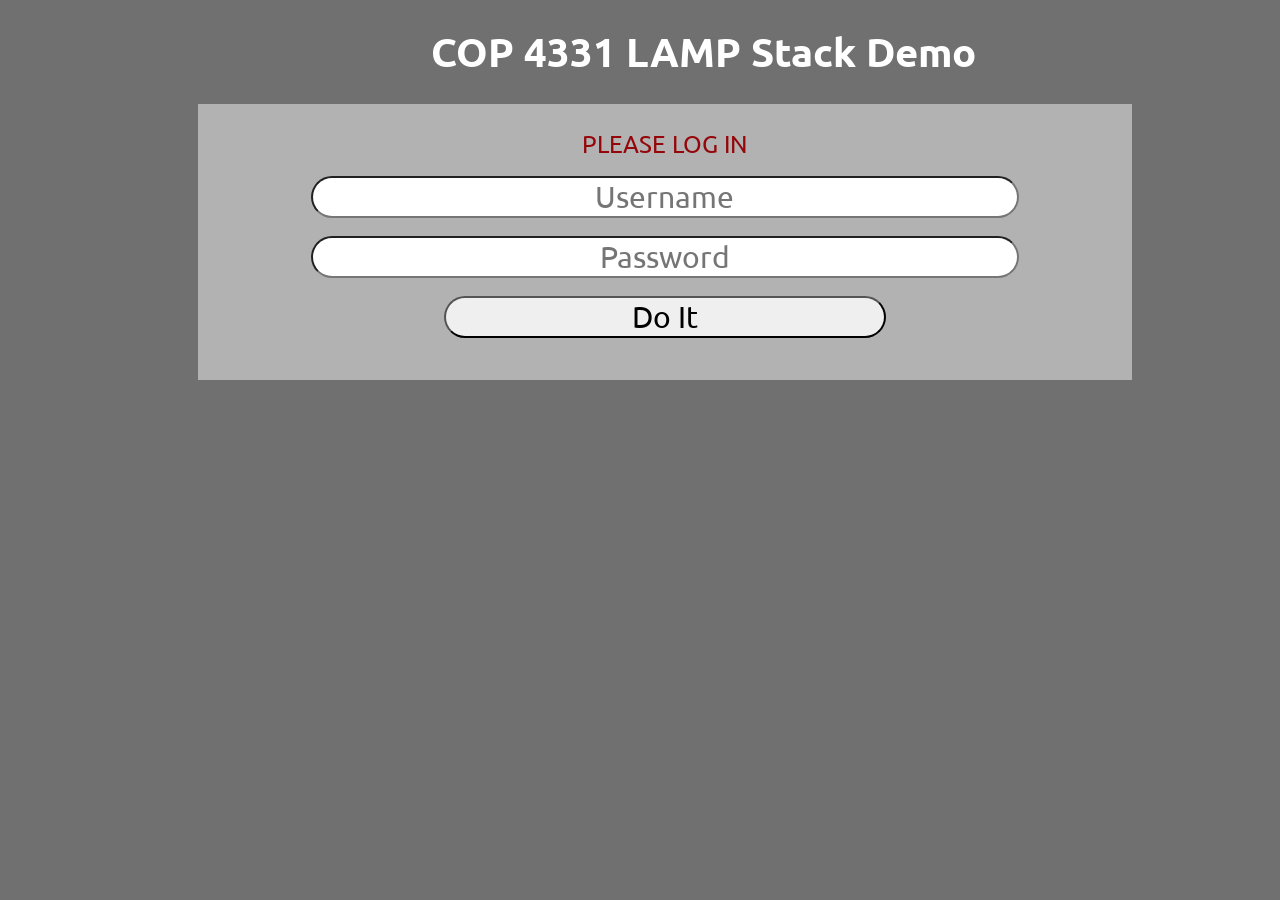
==== index.html @ 46017af6 "added colors project git being werid with the files" ====
<html>
<head>
	<title>COP 4331 LAMP Stack Demo</title>
	<script type="text/javascript" src="js/md5.js"></script>
	<script type="text/javascript" src="js/code.js"></script>
    <link href="css/styles.css" rel="stylesheet">	
    <link href="https://fonts.googleapis.com/css?family=Ubuntu" rel="stylesheet">
</head>
<body>

<h1 id="title">COP 4331 LAMP Stack Demo</h1>

<div id="loginDiv">
	<span id="inner-title">PLEASE LOG IN</span>
	<input type="text" id="loginName" placeholder="Username" /><br />
	<input type="password" id="loginPassword" placeholder="Password"/><br />
	<button type="button" id="loginButton" class="buttons" onclick="doLogin();"> Do It </button>
	<span id="loginResult"></span>
</div>

</body>
</html>
---- css/styles.css ----
body 
{
    background-color: #707070;
}

#title 
{
    font-size: 40px;
    width: 100%;
    margin: 2% 5%;
    text-align: center;
    font-family: 'Ubuntu', sans-serif;
    color: #FFFFFF;
}

#loginDiv
{
    font-size: 30px;
    width: 70%;
    margin-left: 15%;
    padding: 25px;
    background-color: #b2b2b2;
}

#loggedInDiv
{
    font-size: 30px;
    width: 70%;
    margin-left: 15%;
    padding: 25px;
    background-color: #b2b2b2;
}

#accessUIDiv
{
    font-size: 30px;
    width: 70%;
    margin-left: 15%;
    padding: 25px;
    background-color: #b2b2b2;
}

.buttons
{
    font-size: 30px;
    border-radius: 25px;
    width: 50%;
    margin-left: 25%;
    font-family: 'Ubuntu', sans-serif;
}

.buttons:hover{
    background-color: #00d5124f;
    color: #FFFFFF;
    opacity: 50%;
}

#loginName
{
	font-size: 30px;
}
#loginPassword
{
	font-size: 30px;
}
#searchText
{
	font-size: 30px;
}
#colorText
{
	font-size: 30px;
}

input[type="text"],input[type="password"]{
    border-radius: 25px;
    text-align: center;
    width: 80%;
    margin-left: 10%;
    margin-bottom: 2%;
    font-family: 'Ubuntu', sans-serif;
}

#inner-title{
    display: inline-block;
    font-size: 0.8em;
    width: 90%;
    text-align: center;
    margin-left: 5%;
    margin-bottom: 2%;
    font-family: 'Ubuntu', sans-serif;
    color: #95060a;
}

#loginResult{
    display: inline-block;
    font-size: 0.8em;
    width: 90%;
    text-align: center;
    margin-left: 5%;
    margin-bottom: 2%;
    font-family: 'Ubuntu', sans-serif;
    color: #95060a;
}

#userName{
    display: inline-block;
    width: 80%;
    margin-left: 10%;
    text-align: center;
}

#logoutButton{
    width: 20%;
    margin-left: 40%;
}

select{
    width: 30%;
    margin-left: 35%;
    margin-top: 2%;
    font-size: 0.75em;
    font-family: 'Ubuntu', sans-serif;
}

#colorSearchResult{
    display: none;
}

#colorAddResult{
    display: inline-block;
    font-size: 0.8em;
    width: 90%;
    text-align: center;
    margin-left: 5%;
    margin-top: 2%;
    margin-bottom: 1%;
    font-family: 'Ubuntu', sans-serif;
    color: #95060a;
}
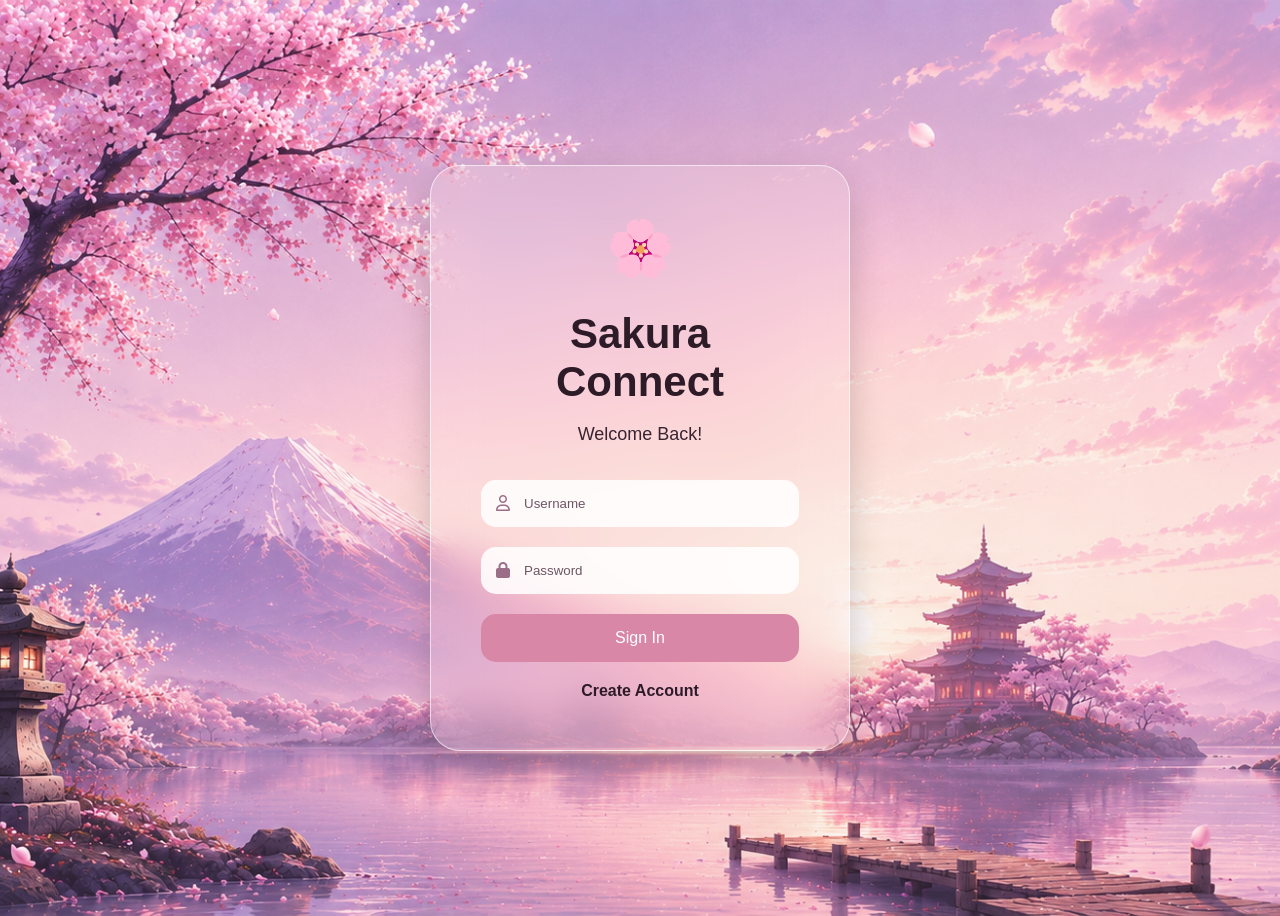
==== commit 4944d29a: "moved html out of folder was having issues with html being in the folder" ====
--- a/index.html
+++ b/index.html
@@ -1,22 +1,64 @@
-<html>
+<!--ChatGPT assisted in cleaning up visuals and finding bugs-->
+
+<!DOCTYPE html>
+<html lang="en">
 <head>
-	<title>COP 4331 LAMP Stack Demo</title>
-	<script type="text/javascript" src="js/md5.js"></script>
-	<script type="text/javascript" src="js/code.js"></script>
-    <link href="css/styles.css" rel="stylesheet">	
-    <link href="https://fonts.googleapis.com/css?family=Ubuntu" rel="stylesheet">
+    <meta charset="UTF-8">
+    <meta name="viewport" content="width=device-width, initial-scale=1.0">
+	<meta name="description" content="Where your connections blossum">
+	<link rel="stylesheet" href="../css/login.css">
+	<link rel="stylesheet" href="https://cdnjs.cloudflare.com/ajax/libs/font-awesome/6.5.1/css/all.min.css">
+
+
+    <title>Sakura Connect</title>
+
 </head>
 <body>
 
-<h1 id="title">COP 4331 LAMP Stack Demo</h1>
+<div class="petals">
+	<span></span>
+	<span></span>
+	<span></span>
+	<span></span>
+	<span></span>
+	<span></span>
+	<span></span>
+	<span></span>
+</div>
 
-<div id="loginDiv">
-	<span id="inner-title">PLEASE LOG IN</span>
-	<input type="text" id="loginName" placeholder="Username" /><br />
-	<input type="password" id="loginPassword" placeholder="Password"/><br />
-	<button type="button" id="loginButton" class="buttons" onclick="doLogin();"> Do It </button>
-	<span id="loginResult"></span>
+<div class="overlay"></div>
+
+<div class="login-card">
+
+    <div class="logo">
+        🌸
+    </div>
+
+    <h1>Sakura Connect</h1>
+
+    <p class="subtitle">
+        Welcome Back!
+    </p>
+
+    <div class="input-group">
+        <i class="fa-regular fa-user"></i>
+        <input type="text" placeholder="Username">
+    </div>
+
+    <div class="input-group">
+        <i class="fa-solid fa-lock"></i>
+        <input type="password" placeholder="Password">
+    </div>
+
+    <button class="login-btn">
+        Sign In
+    </button>
+
+    <a href="register.html" class="register-link">
+        Create Account
+    </a>
+
 </div>
 
 </body>
-</html>
+</html>
--- a/css/login.css
+++ b/css/login.css
@@ -0,0 +1,326 @@
+/*used chatgpt to make petals*/
+
+
+*{
+    box-sizing:border-box;
+    font-family:'Ubuntu',sans-serif;
+}
+
+body{
+    height:100vh;
+
+    display:flex;
+    justify-content:center;
+    align-items:center;
+
+    background-image:
+        linear-gradient(
+        rgba(255, 220, 230, 0.08), 
+        rgba(230, 190, 210, 0.12)),
+        url("../images/login.png");
+
+
+    background-size:cover;
+    background-position:center;
+
+}
+
+
+.login-card{
+    position:relative;
+    z-index:2;
+
+    width:420px;
+    padding:50px;
+    border-radius:30px;
+    z-index: 10;
+
+    background:
+    rgba(255, 245, 245, .18);
+
+    backdrop-filter:blur(22px);
+
+    border:
+    1px solid rgba(255, 255, 255, .60);
+
+    box-shadow:
+    0 15px 35px rgba(0, 0, 0, .18);
+
+    text-align:center;
+
+}
+
+.logo{
+    font-size:55px;
+    margin-bottom:10px;
+}
+
+h1{
+    color:#2d1b28;
+    font-size: 42px;
+    font-weight: 700;
+    margin-bottom:10px;
+}
+
+.subtitle{
+    color:#382431;
+    font-size: 18px;
+    font-weight:500;
+    margin-bottom:35px;
+}
+
+.input-group{
+    display:flex;
+    align-items:center;
+
+    background:
+    rgba(255,255,255,.88);
+
+    padding:15px;
+
+    border-radius:15px;
+
+    margin-bottom:20px;
+}
+
+.input-group i{
+    color:#9b6e87;
+    margin-right:12px;
+}
+
+.input-group input{
+    border:none;
+    background:none;
+    outline:none;
+
+    width:100%;
+
+    color:#2f1f33;
+}
+
+.input-group input::placeholder{
+    color:#6d5664;
+    opacity: 1;
+}
+
+.login-btn{
+    width:100%;
+
+    border:none;
+
+    padding:15px;
+
+    border-radius:15px;
+
+    background:#d887a7;
+
+    color:white;
+
+    font-size:16px;
+
+    cursor:pointer;
+
+    transition:.3s;
+}
+
+.login-btn:hover{
+    background:#c96f93;
+}
+
+.register-link{
+    display:block;
+
+    margin-top:20px;
+
+    text-decoration:none;
+
+    color:#2d1b28;
+
+    font-weight:700;
+}
+
+.register-link:hover{
+    color:#d887a7;
+}
+
+.petals{
+    position: fixed;
+    inset: 0;
+    pointer-events: none;
+    overflow: hidden;
+    z-index: 5;
+}
+
+.petals span{
+    position: absolute;
+    top: -50px;
+    width: 18px;
+    height: 18px;
+
+    background: #ffe6ef;
+
+    border-radius:
+        0 100% 0 100%;
+    
+    opacity: 1;
+
+    box-shadow: 
+        0 0 6px rgba(255, 255, 255, .8);
+
+    border: 1px solid rgba(255, 255, 255, .7);
+
+    animation-timing-function: linear;
+    animation-iteration-count: infinite;
+
+    animation-name: fallLeft;
+    animation-name: fallRight;
+
+}
+
+.petals span:nth-child(odd){
+    animation-name: fallLeft;
+}
+
+.petals span:nth-child(even){
+    animation-name: fallRight;
+}
+
+.petals span:nth-child(1){
+    left:5%;
+    animation-duration:12s;
+    animation-delay:0s;
+}
+
+.petals span:nth-child(2){
+    left:15%;
+    animation-duration:9s;
+    animation-delay:-2s;
+}
+
+.petals span:nth-child(3){
+    left:30%;
+    animation-duration:15s;
+    animation-delay:-5s;
+}
+
+.petals span:nth-child(4){
+    left:45%;
+    animation-duration:11s;
+    animation-delay:-1s;
+}
+
+.petals span:nth-child(5){
+    left:60%;
+    animation-duration:14s;
+    animation-delay:-7s;
+}
+
+.petals span:nth-child(6){
+    left:75%;
+    animation-duration:10s;
+    animation-delay:-3s;
+}
+
+.petals span:nth-child(7){
+    left:85%;
+    animation-duration:13s;
+    animation-delay:-6s;
+}
+
+.petals span:nth-child(8){
+    left:95%;
+    animation-duration:8s;
+    animation-delay:-4s;
+}
+
+@keyframes fallLeft {
+
+    0%{
+        transform:
+            translateX(0px)
+            translateY(-50px)
+            rotate(0deg);
+
+        opacity:0;
+    }
+
+    10%{
+        opacity:1;
+    }
+
+    25%{
+        transform:
+            translateX(-40px)
+            translateY(25vh)
+            rotate(90deg);
+    }
+
+    50%{
+        transform:
+            translateX(30px)
+            translateY(50vh)
+            rotate(180deg);
+    }
+
+    75%{
+        transform:
+            translateX(-50px)
+            translateY(75vh)
+            rotate(270deg);
+    }
+
+    100%{
+        transform:
+            translateX(20px)
+            translateY(110vh)
+            rotate(360deg);
+
+        opacity:0;
+    }
+}
+
+@keyframes fallRight {
+
+    0%{
+        transform:
+            translateX(0px)
+            translateY(-50px)
+            rotate(0deg);
+
+        opacity:0;
+    }
+
+    10%{
+        opacity:1;
+    }
+
+    25%{
+        transform:
+            translateX(40px)
+            translateY(25vh)
+            rotate(-90deg);
+    }
+
+    50%{
+        transform:
+            translateX(-30px)
+            translateY(50vh)
+            rotate(-180deg);
+    }
+
+    75%{
+        transform:
+            translateX(50px)
+            translateY(75vh)
+            rotate(-270deg);
+    }
+
+    100%{
+        transform:
+            translateX(-20px)
+            translateY(110vh)
+            rotate(-360deg);
+
+        opacity:0;
+    }
+}
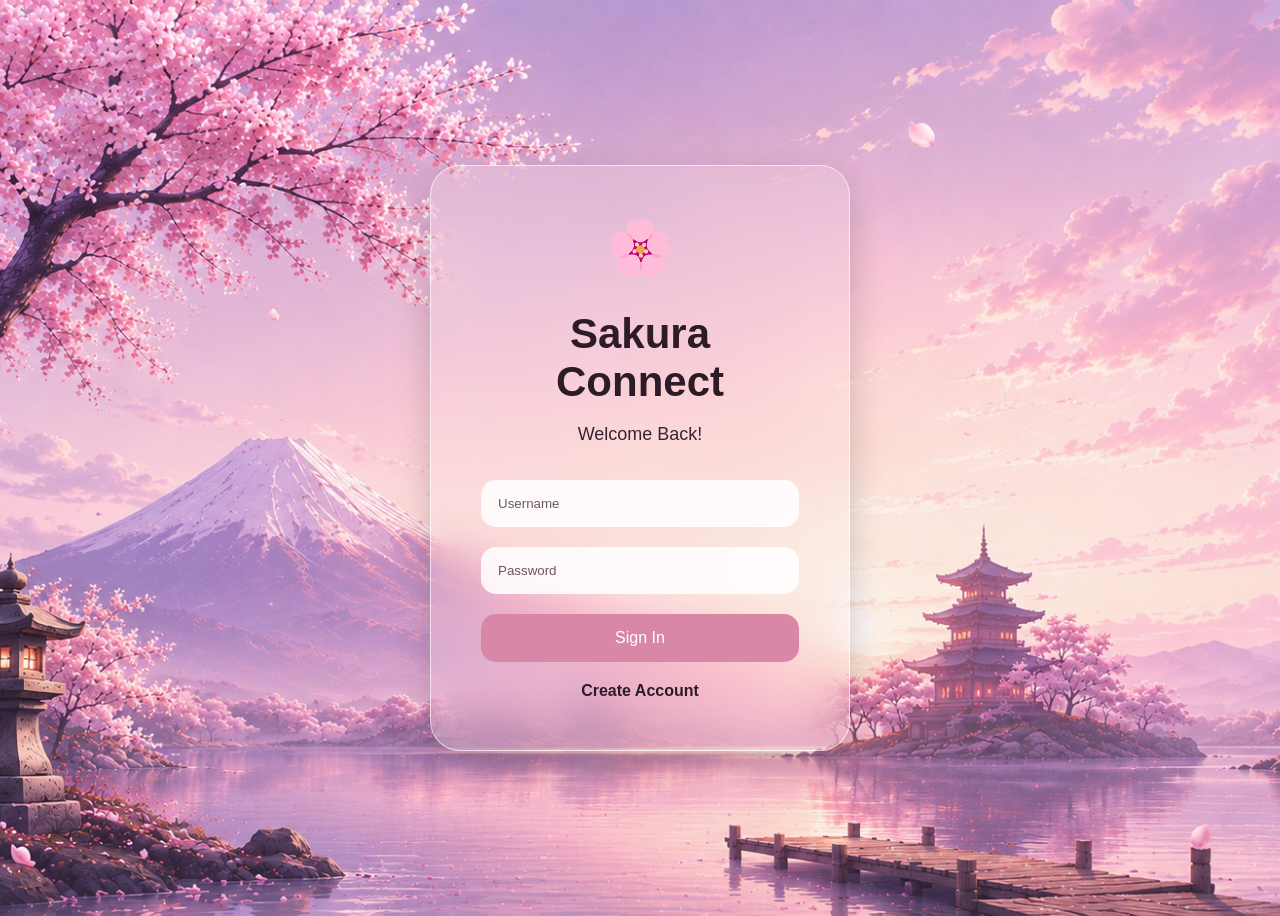
==== commit 8806bcd2: "made js files and edited website made some changes to the website and made js files" ====
--- a/index.html
+++ b/index.html
@@ -6,13 +6,17 @@
     <meta charset="UTF-8">
     <meta name="viewport" content="width=device-width, initial-scale=1.0">
 	<meta name="description" content="Where your connections blossum">
-	<link rel="stylesheet" href="../css/login.css">
+	<link rel="stylesheet" href="css/login.css">
 	<link rel="stylesheet" href="https://cdnjs.cloudflare.com/ajax/libs/font-awesome/6.5.1/css/all.min.css">
+    <script src="js/login.js"></script>
 
 
     <title>Sakura Connect</title>
 
 </head>
+
+
+
 <body>
 
 <div class="petals">
@@ -41,16 +45,22 @@
     </p>
 
     <div class="input-group">
-        <i class="fa-regular fa-user"></i>
-        <input type="text" placeholder="Username">
+        <input
+            id="loginName"
+            type="text"
+            placeholder="Username">
     </div>
 
     <div class="input-group">
-        <i class="fa-solid fa-lock"></i>
-        <input type="password" placeholder="Password">
+        <input
+            id="loginPassword"
+            type="password"
+            placeholder="Password">
     </div>
 
-    <button class="login-btn">
+    <button
+        class="login-btn"
+        onclick="doLogin()">
         Sign In
     </button>
 
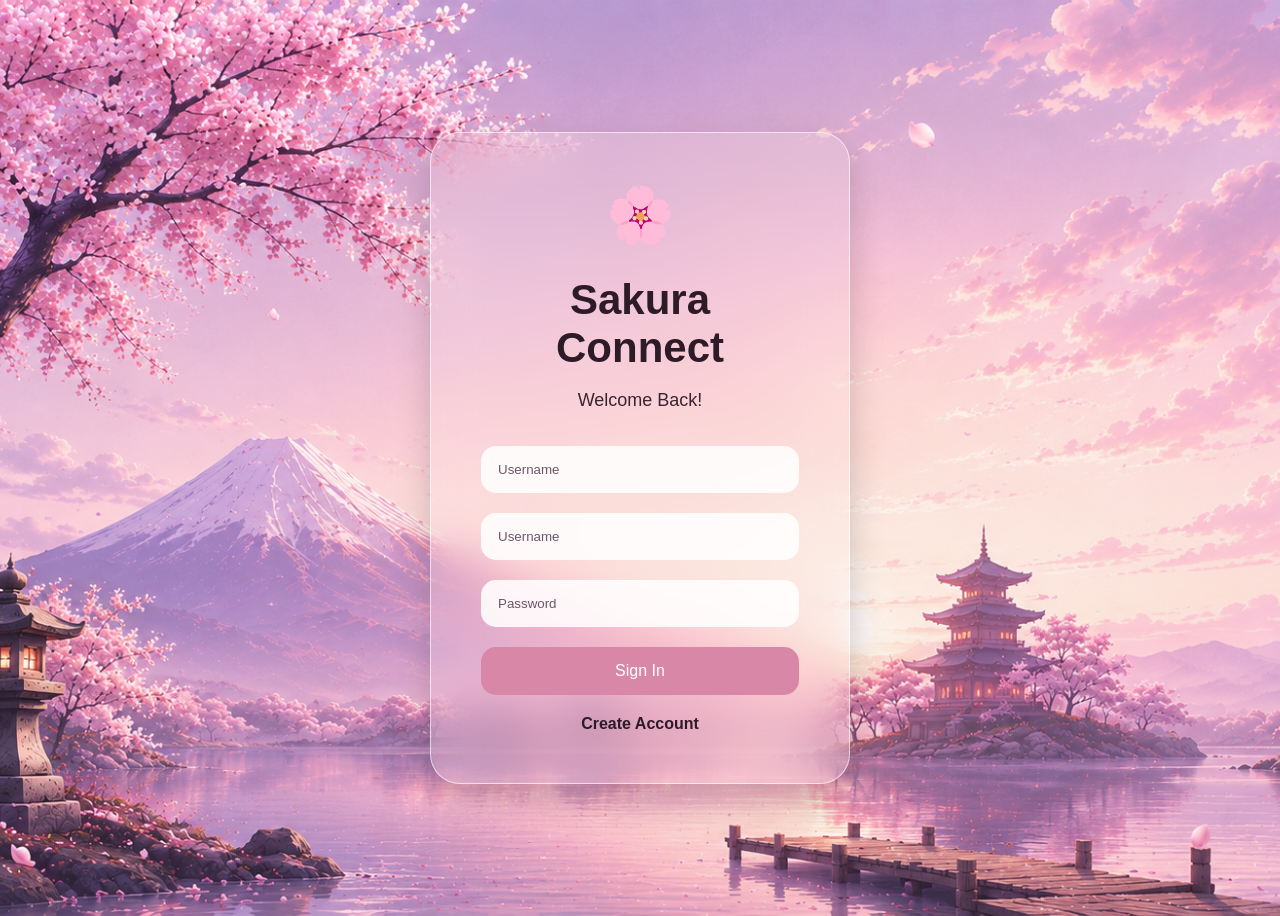
==== commit 17cfc4e3: "fixing popup" ====
--- a/index.html
+++ b/index.html
@@ -51,18 +51,21 @@
             placeholder="Username">
     </div>
 
-    <div class="input-group">
-        <input
-            id="loginPassword"
-            type="password"
-            placeholder="Password">
-    </div>
+    <form onsubmit="doLogin(); return false;">
+    
+        <div class="input-group">
+            <input id="loginName" type="text" placeholder="Username">
+        </div>
 
-    <button
-        class="login-btn"
-        onclick="doLogin()">
-        Sign In
-    </button>
+        <div class="input-group">
+            <input id="loginPassword" type="password" placeholder="Password">
+        </div>
+
+        <button type="submit" class="login-btn">
+            Sign In
+        </button>
+
+    </form>
 
     <a href="register.html" class="register-link">
         Create Account
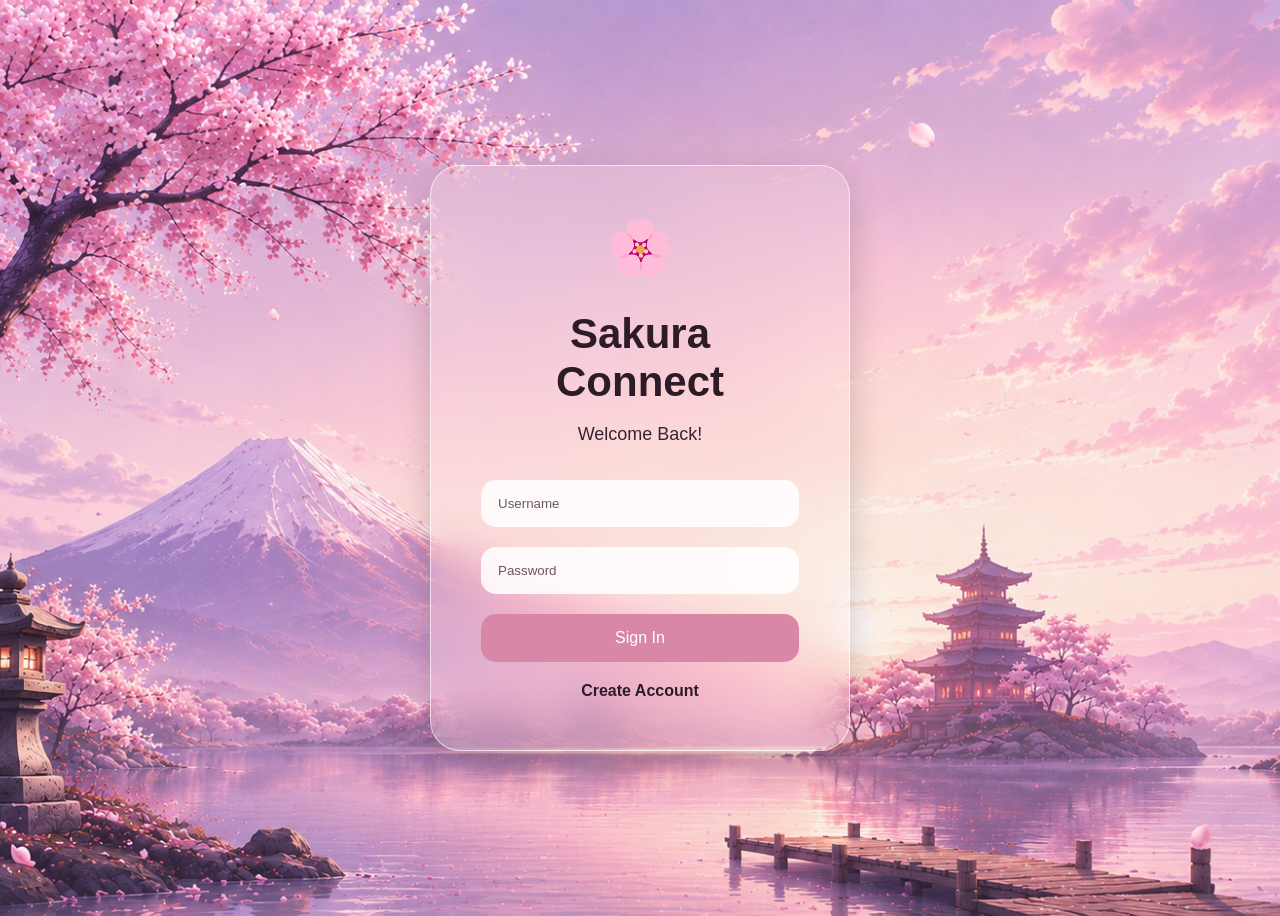
==== commit 94ceeffb: "two user inputs" ====
--- a/index.html
+++ b/index.html
@@ -44,13 +44,6 @@
         Welcome Back!
     </p>
 
-    <div class="input-group">
-        <input
-            id="loginName"
-            type="text"
-            placeholder="Username">
-    </div>
-
     <form onsubmit="doLogin(); return false;">
     
         <div class="input-group">
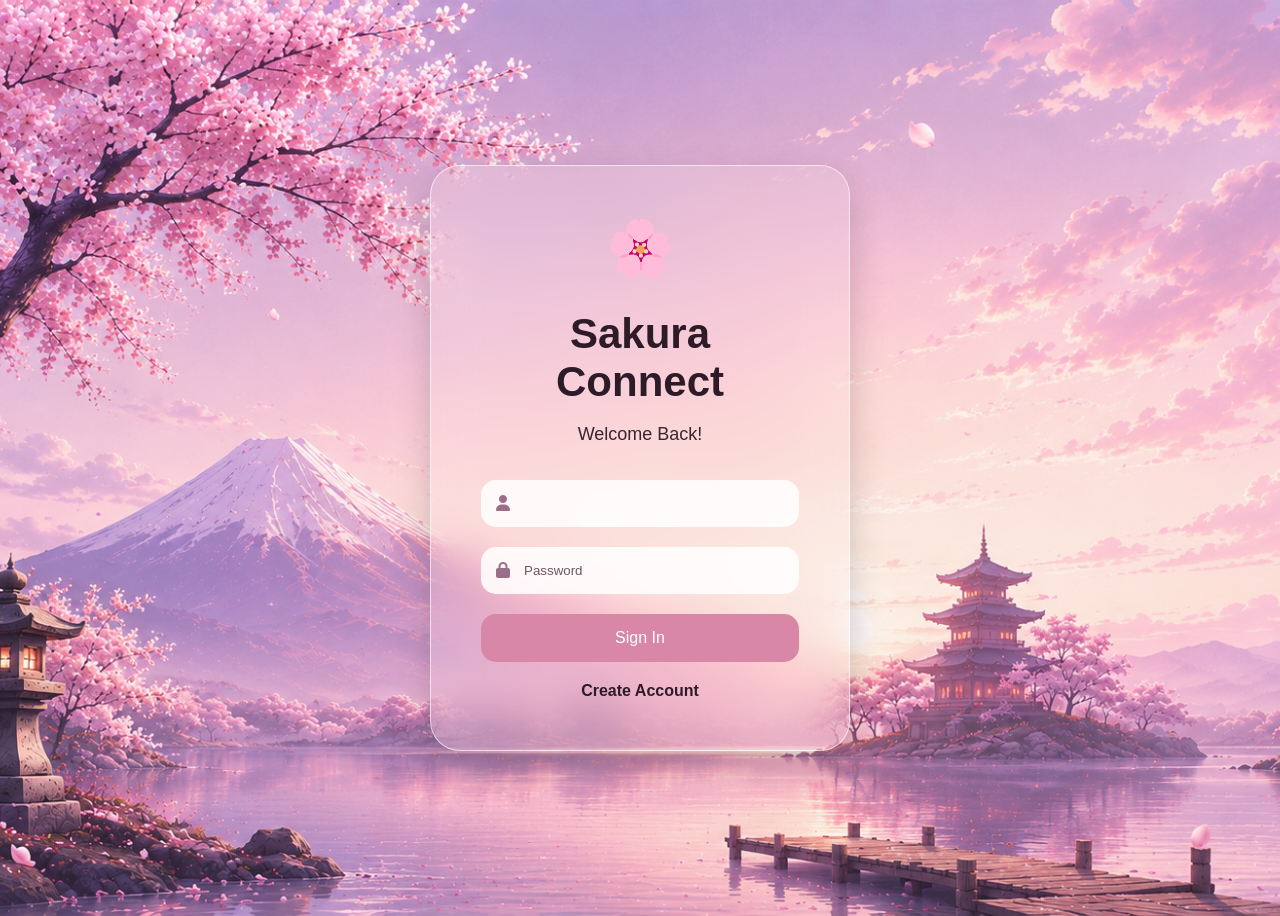
==== commit c24382ac: "added add contact and fixed errors" ====
--- a/index.html
+++ b/index.html
@@ -47,11 +47,21 @@
     <form onsubmit="doLogin(); return false;">
     
         <div class="input-group">
-            <input id="loginName" type="text" placeholder="Username">
+            <i class="fa-solid fa-user"></i>
+
+            <input
+                id="loginName"
+                type="text"
+                laceholder="Username">
         </div>
 
         <div class="input-group">
-            <input id="loginPassword" type="password" placeholder="Password">
+            <i class="fa-solid fa-lock"></i>
+
+            <input
+                id="loginPassword"
+                type="password"
+                placeholder="Password">
         </div>
 
         <button type="submit" class="login-btn">
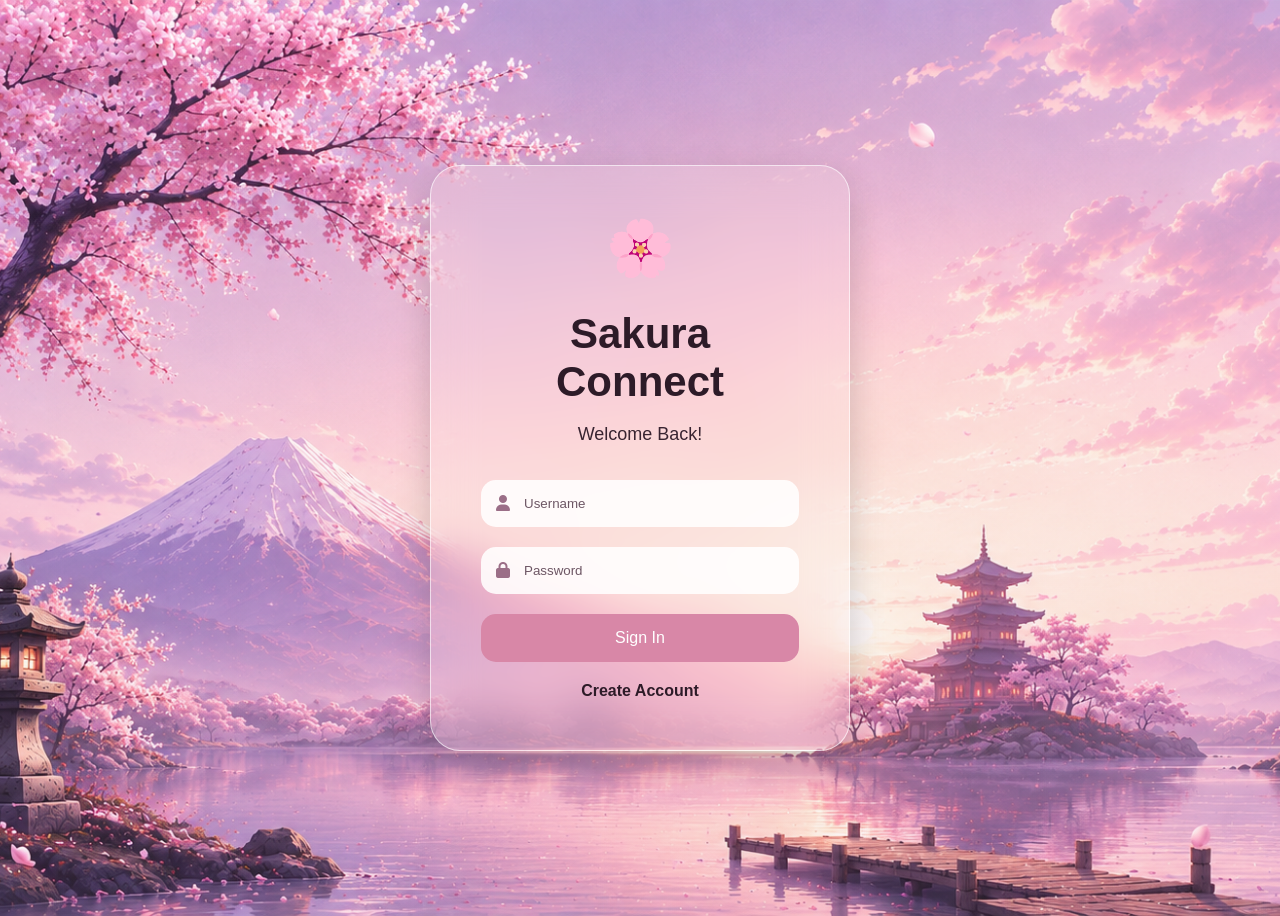
==== commit bbcc1c7a: "fixing errors and editing" ====
--- a/index.html
+++ b/index.html
@@ -52,7 +52,7 @@
             <input
                 id="loginName"
                 type="text"
-                laceholder="Username">
+                placeholder="Username">
         </div>
 
         <div class="input-group">
